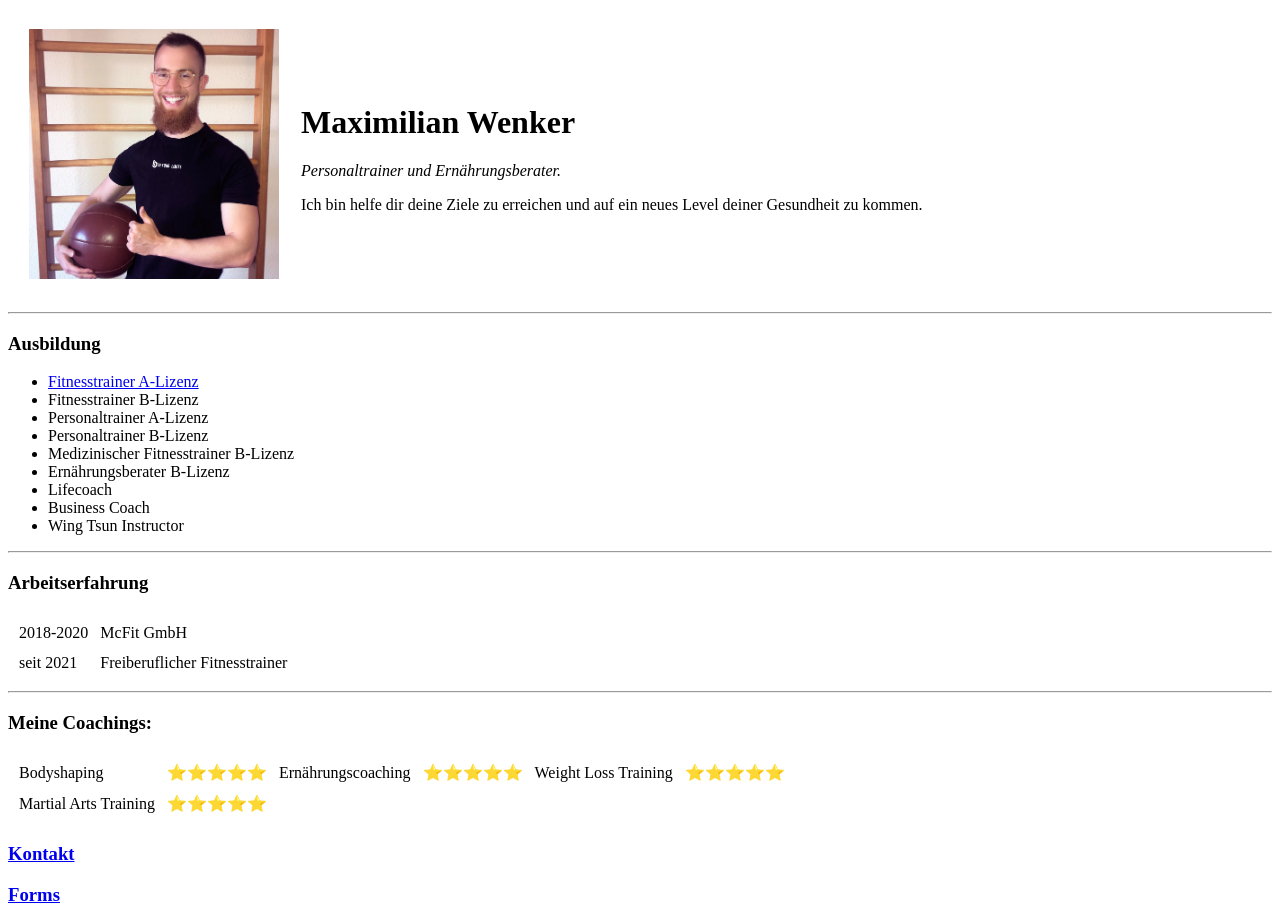
==== index.html @ ed21bb66 "Add initial website files" ====
<!DOCTYPE html>
<html lang="en" dir="ltr">

<head>
  <meta charset="utf-8">
  <title>💪 Personaltraining mit Max</title>
</head>

<body>
  <table cellspacing="20">
    <tr>
      <td>
        <img src="images/ImgMax.jpg" alt="" width="250" height="250">
      </td>
      <td>
        <h1>Maximilian Wenker</h1>
        <p><em>Personaltrainer und Ernährungsberater.</em></p>
        <p>Ich bin helfe dir deine Ziele zu erreichen und auf ein neues Level deiner Gesundheit zu kommen.</p>
      </td>
    </tr>
  </table>
  <hr>
  <h3>Ausbildung</h3>
  <ul>
    <li><a href="https://www.akademie-sport-gesundheit.de/ausbildung-fitnesstrainer-a-lizenz.html">Fitnesstrainer A-Lizenz</a></li>
    <li>Fitnesstrainer B-Lizenz</li>
    <li>Personaltrainer A-Lizenz</li>
    <li>Personaltrainer B-Lizenz</li>
    <li>Medizinischer Fitnesstrainer B-Lizenz</li>
    <li>Ernährungsberater B-Lizenz</li>
    <li>Lifecoach</li>
    <li>Business Coach</li>
    <li>Wing Tsun Instructor</li>
  </ul>
  <hr>
  <h3>Arbeitserfahrung</h3>
  <table cellspacing="10">
    <tr>
      <td>
        2018-2020
      </td>
      <td>
        McFit GmbH
      </td>
    </tr>
    <tr>
      <td>
        seit 2021
      </td>
      <td>
        Freiberuflicher Fitnesstrainer
      </td>
    </tr>
  </table>
  <hr>
  <h3>Meine Coachings:</h3>
  <table cellspacing="10">
    <tr>
      <td>Bodyshaping</td>
      <td>⭐⭐⭐⭐⭐</td>
      <td>Ernährungscoaching</td>
      <td>⭐⭐⭐⭐⭐</td>
      <td>Weight Loss Training</td>
      <td>⭐⭐⭐⭐⭐</td>
    </tr>
    <tr>
      <td>Martial Arts Training</td>
      <td>⭐⭐⭐⭐⭐</td>
    </tr>
  </table>
  <h3><a href="Contact-me.html">Kontakt</a></h3>
  <h3><a href="forms.html">Forms</a></h3>
</body>

</html>
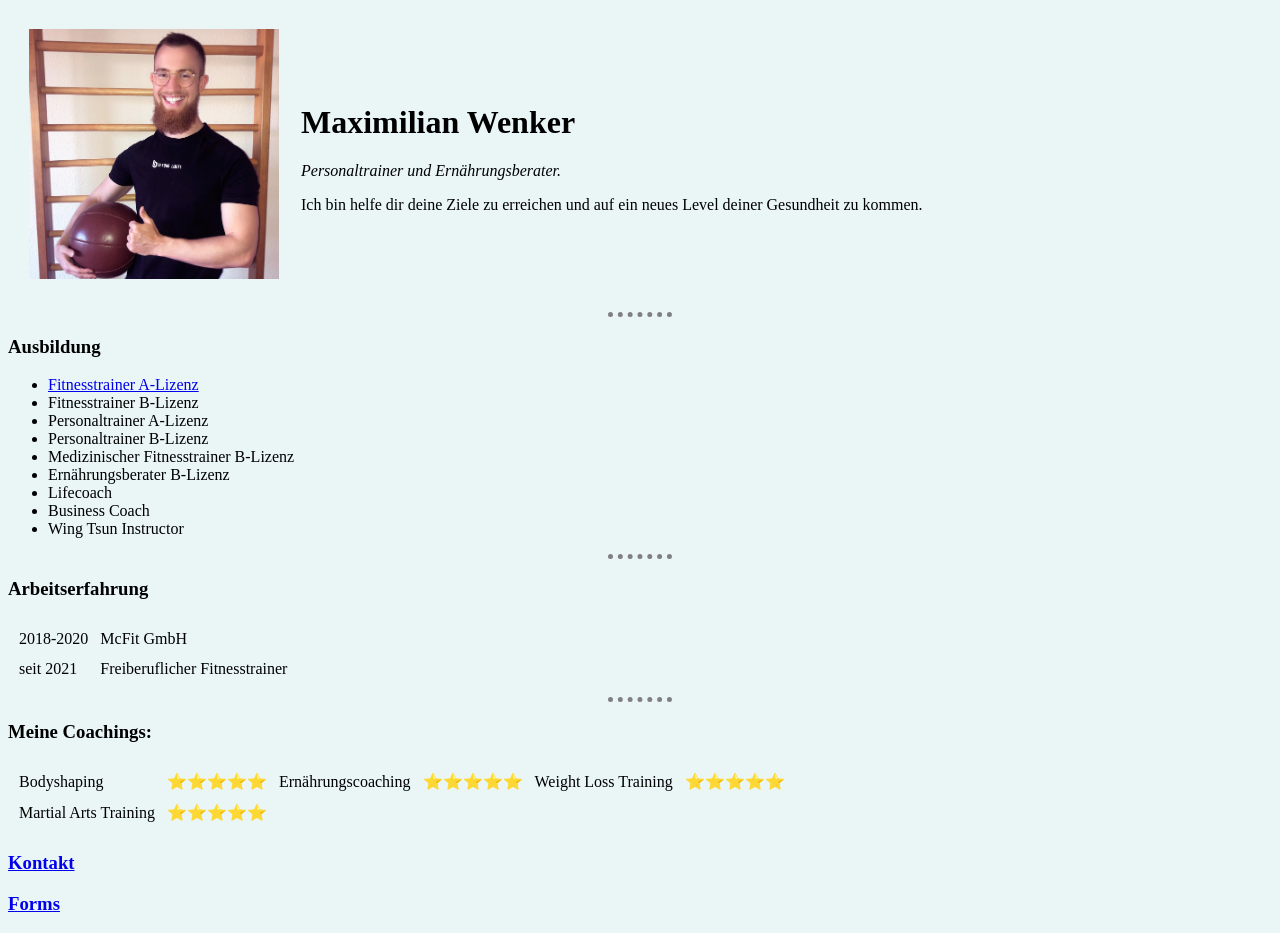
==== commit 03b3a679: "background color + dotted line" ====
--- a/index.html
+++ b/index.html
@@ -4,6 +4,27 @@
 <head>
   <meta charset="utf-8">
   <title>💪 Personaltraining mit Max</title>
+
+
+  <style>
+
+    body{
+      background-color: #EAF6F6;
+    }
+
+    hr{
+      background-color: #EAF6F6;
+      height: 0px;
+      border-style: dotted none none;
+      width: 5%;
+      border-width: 5px;
+      color: grey;
+    }
+
+
+  </style>
+
+
 </head>
 
 <body>
@@ -68,7 +89,7 @@
       <td>⭐⭐⭐⭐⭐</td>
     </tr>
   </table>
-  <h3><a href="Contact-me.html">Kontakt</a></h3>
+  <h3><a href="contact-me.html">Kontakt</a></h3>
   <h3><a href="forms.html">Forms</a></h3>
 </body>
 
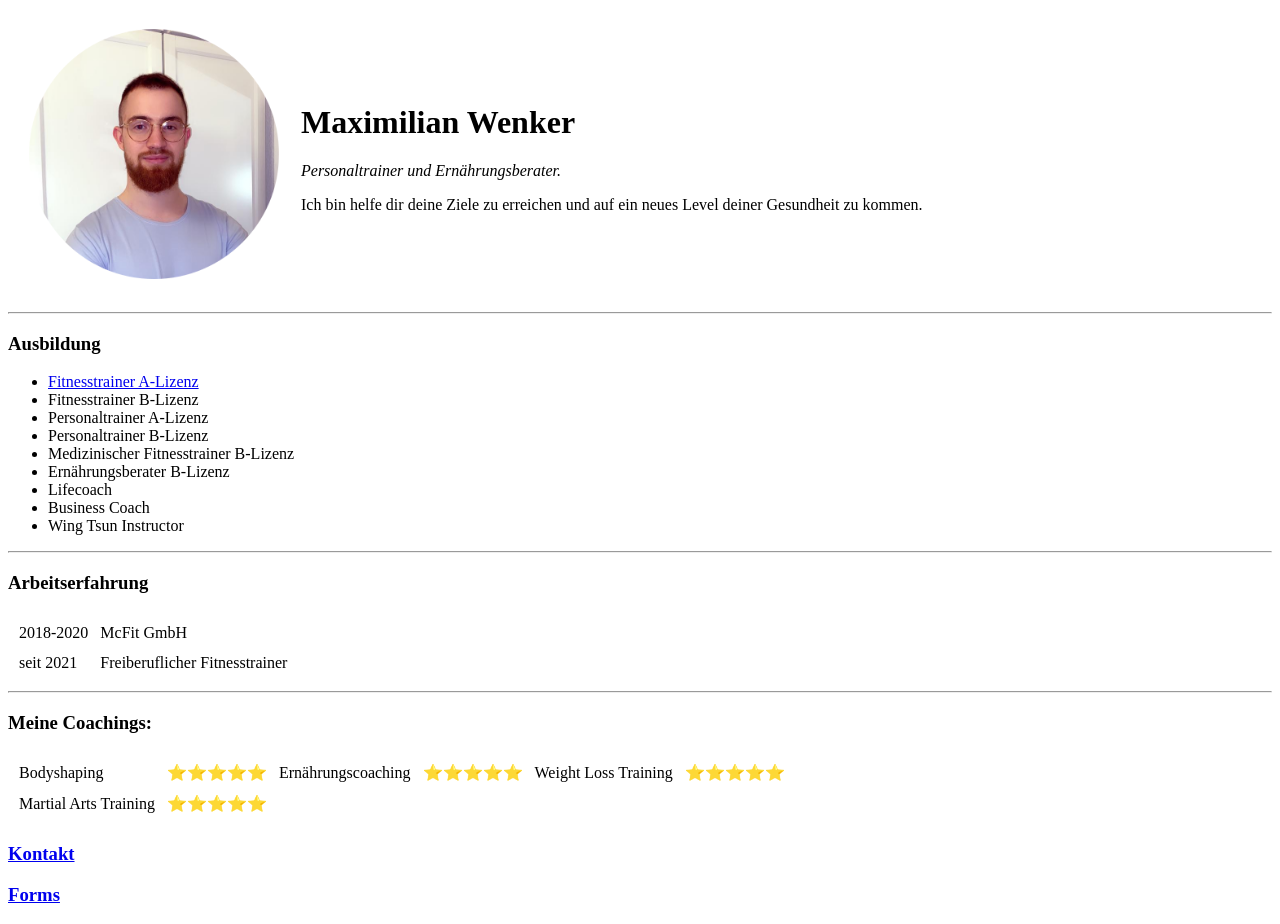
==== commit 1ee93104: "Update index.html" ====
--- a/index.html
+++ b/index.html
@@ -4,26 +4,7 @@
 <head>
   <meta charset="utf-8">
   <title>💪 Personaltraining mit Max</title>
-
-
-  <style>
-
-    body{
-      background-color: #EAF6F6;
-    }
-
-    hr{
-      background-color: #EAF6F6;
-      height: 0px;
-      border-style: dotted none none;
-      width: 5%;
-      border-width: 5px;
-      color: grey;
-    }
-
-
-  </style>
-
+  <link rel="stylesheet" href="css/styles.css">
 
 </head>
 
@@ -31,7 +12,7 @@
   <table cellspacing="20">
     <tr>
       <td>
-        <img src="images/ImgMax.jpg" alt="" width="250" height="250">
+        <img src="images/MaxBlue.png" alt="" width="250" height="250">
       </td>
       <td>
         <h1>Maximilian Wenker</h1>
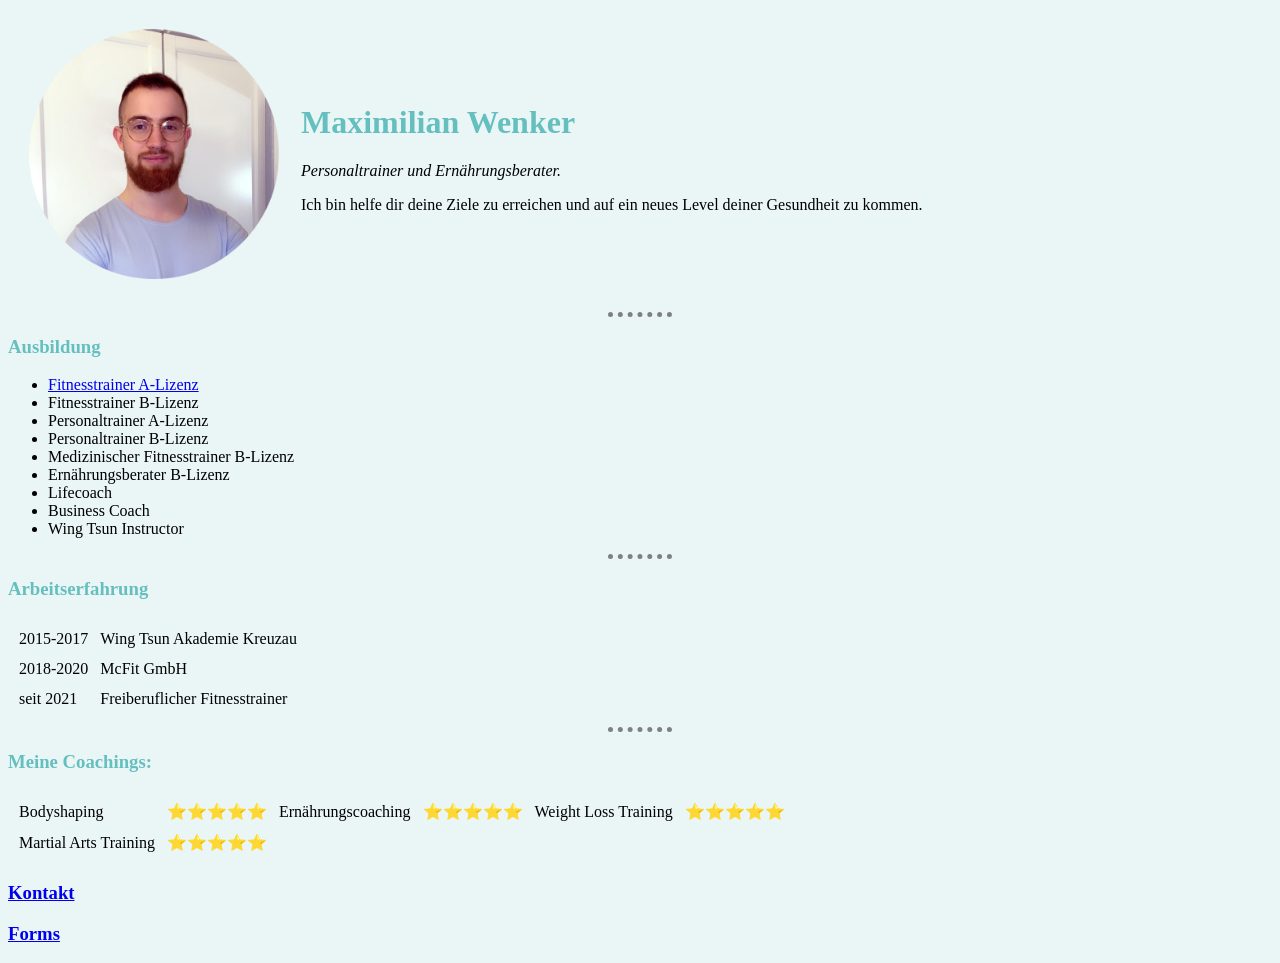
==== commit bbf1fe26: "Update index.html" ====
--- a/index.html
+++ b/index.html
@@ -39,6 +39,14 @@
   <table cellspacing="10">
     <tr>
       <td>
+        2015-2017
+      </td>
+      <td>
+        Wing Tsun Akademie Kreuzau
+      </td>
+    </tr>
+    <tr>
+      <td>
         2018-2020
       </td>
       <td>
--- a/css/styles.css
+++ b/css/styles.css
@@ -0,0 +1,20 @@
+body{
+  background-color: #EAF6F6;
+}
+
+h1{
+  color: #66BFBF;
+}
+
+h3{
+  color: #66BFBF;
+}
+
+hr{
+  background-color: #EAF6F6;
+  height: 0px;
+  border-style: dotted none none;
+  width: 5%;
+  border-width: 5px;
+  color: grey;
+}
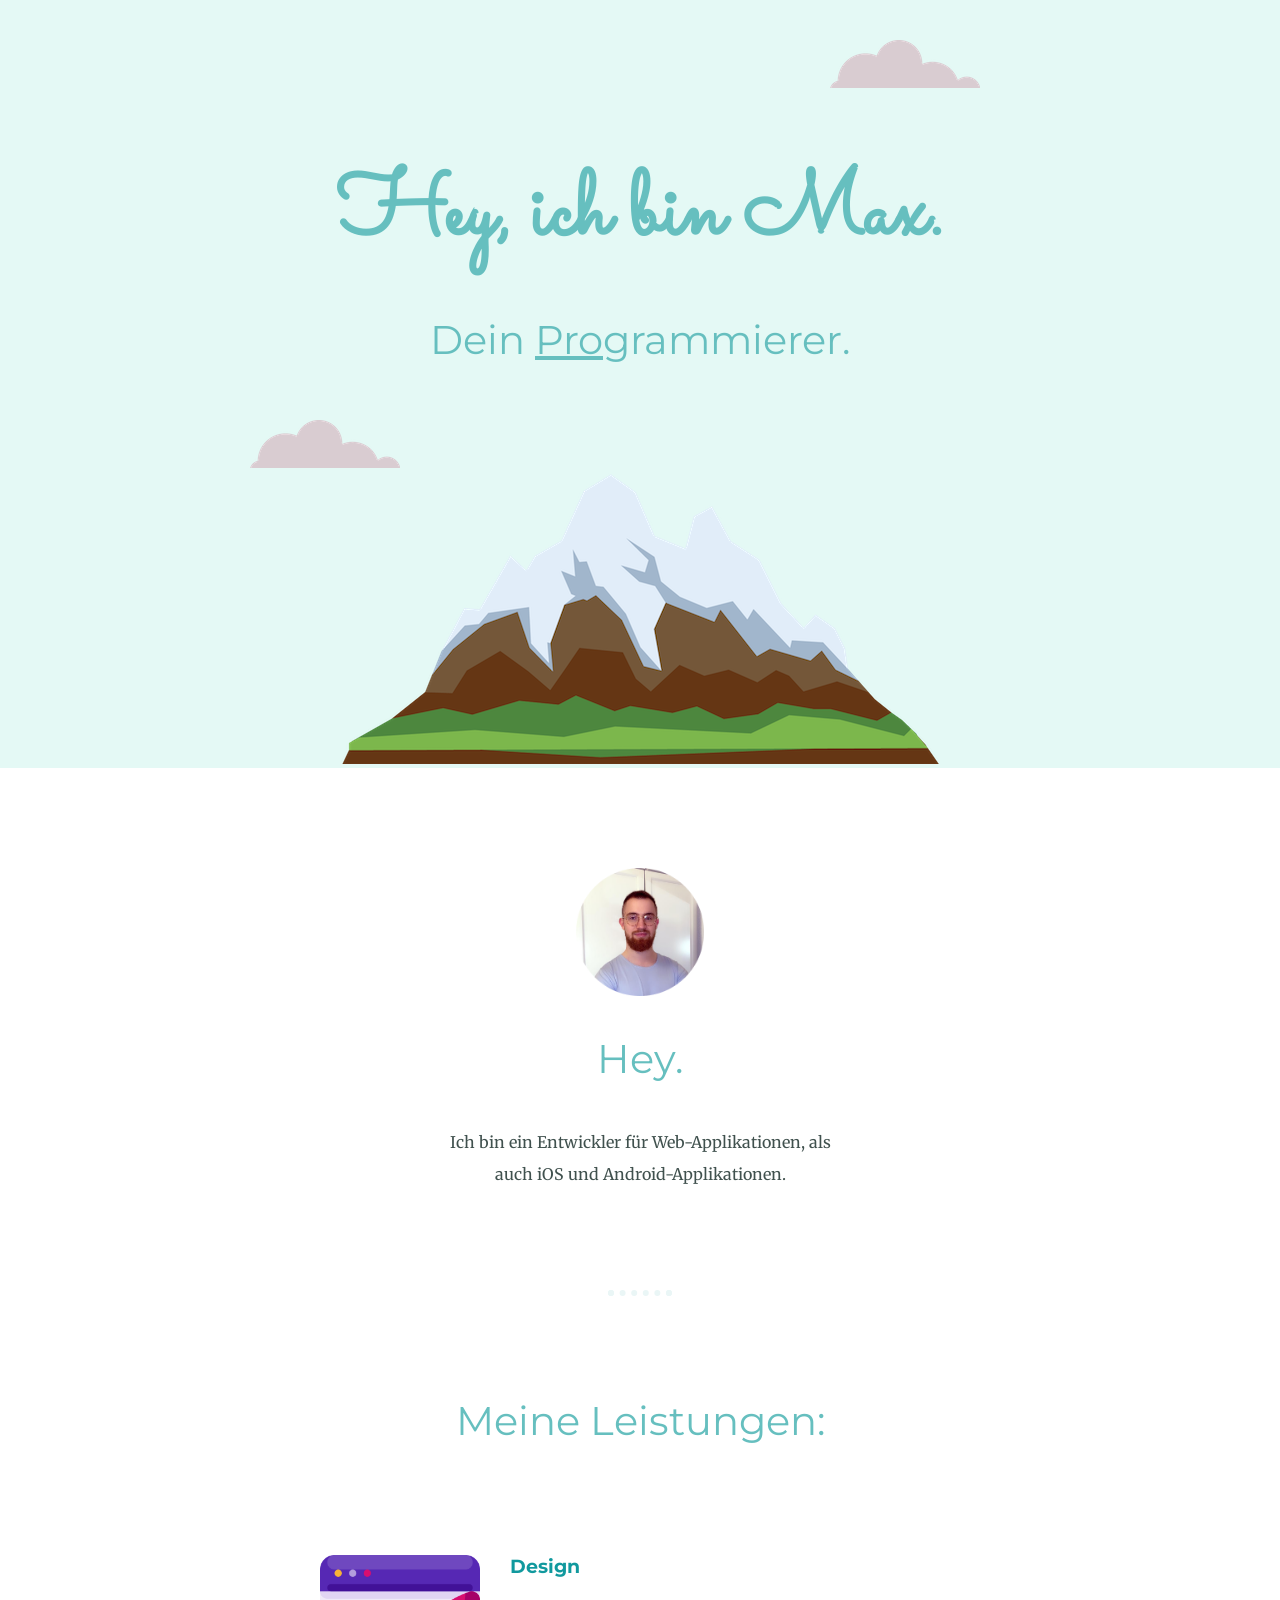
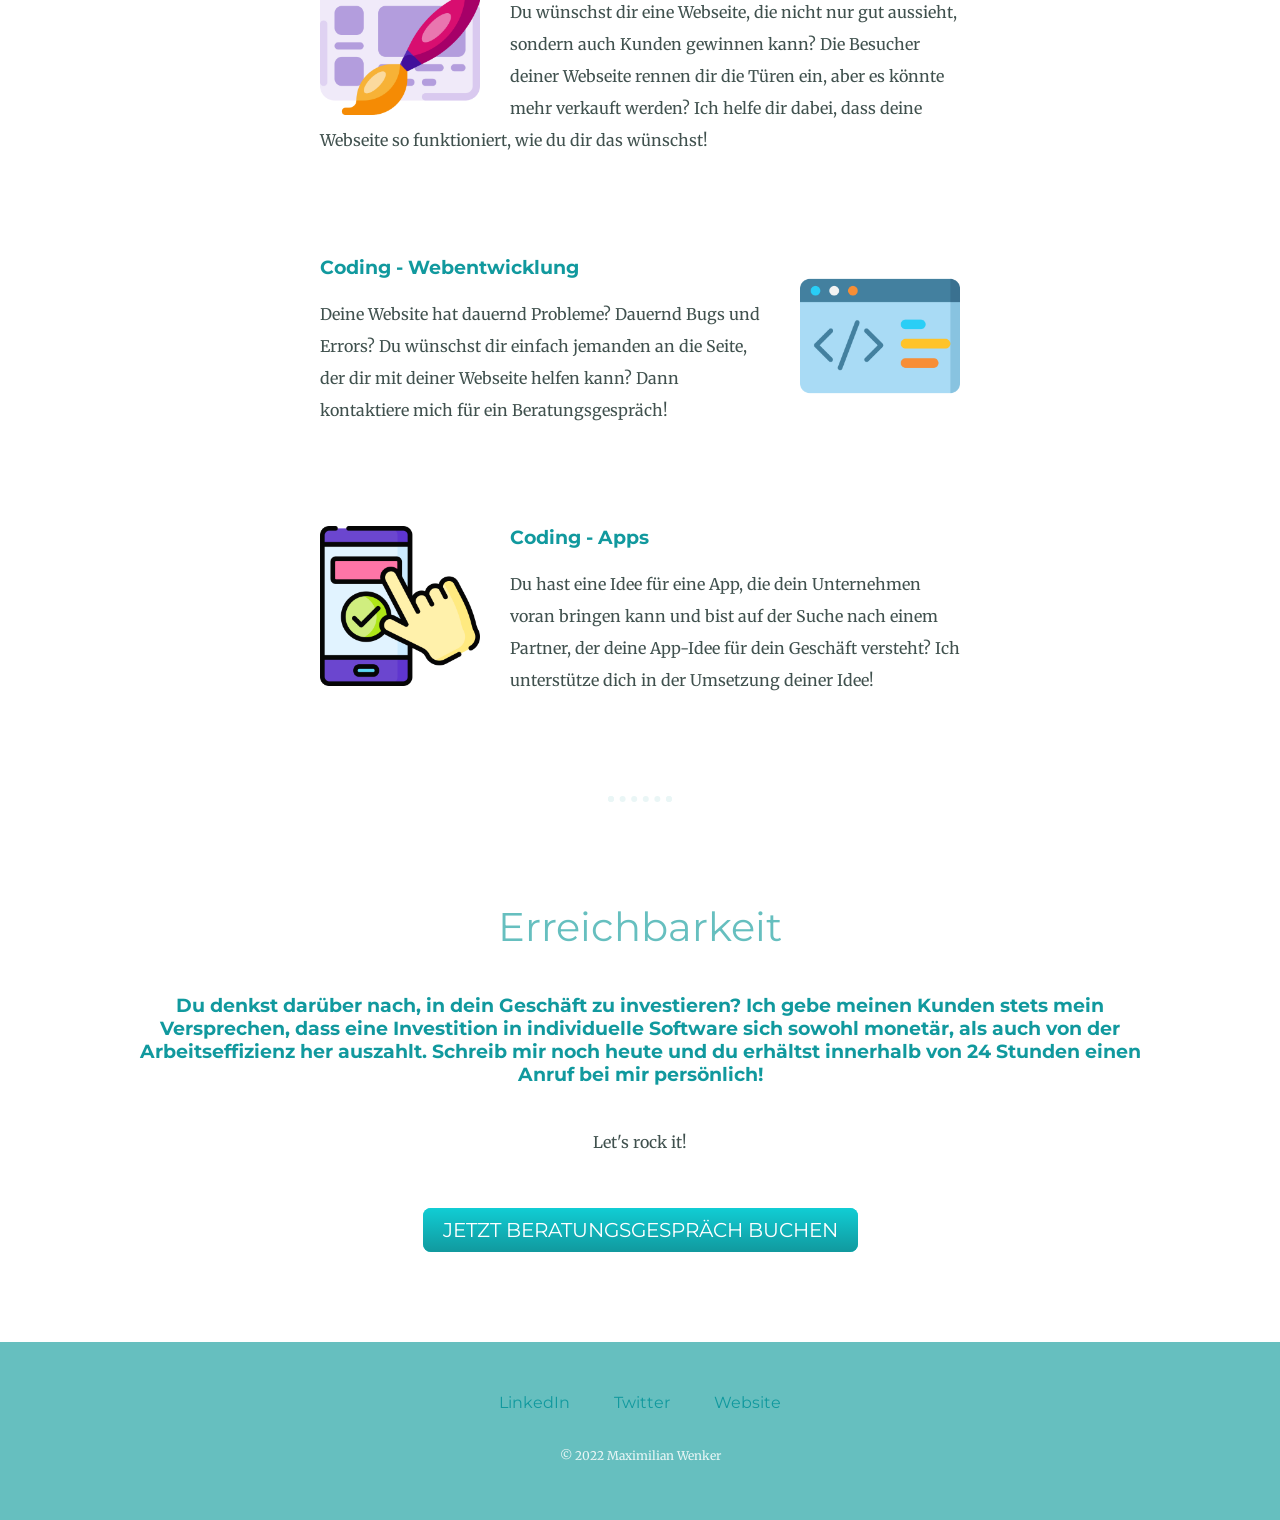
==== commit a4b32ffd: "cv 2nd" ====
--- a/index.html
+++ b/index.html
@@ -1,85 +1,66 @@
-<!DOCTYPE html>
-<html lang="en" dir="ltr">
-
-<head>
-  <meta charset="utf-8">
-  <title>💪 Personaltraining mit Max</title>
-  <link rel="stylesheet" href="css/styles.css">
-
-</head>
-
-<body>
-  <table cellspacing="20">
-    <tr>
-      <td>
-        <img src="images/MaxBlue.png" alt="" width="250" height="250">
-      </td>
-      <td>
-        <h1>Maximilian Wenker</h1>
-        <p><em>Personaltrainer und Ernährungsberater.</em></p>
-        <p>Ich bin helfe dir deine Ziele zu erreichen und auf ein neues Level deiner Gesundheit zu kommen.</p>
-      </td>
-    </tr>
-  </table>
-  <hr>
-  <h3>Ausbildung</h3>
-  <ul>
-    <li><a href="https://www.akademie-sport-gesundheit.de/ausbildung-fitnesstrainer-a-lizenz.html">Fitnesstrainer A-Lizenz</a></li>
-    <li>Fitnesstrainer B-Lizenz</li>
-    <li>Personaltrainer A-Lizenz</li>
-    <li>Personaltrainer B-Lizenz</li>
-    <li>Medizinischer Fitnesstrainer B-Lizenz</li>
-    <li>Ernährungsberater B-Lizenz</li>
-    <li>Lifecoach</li>
-    <li>Business Coach</li>
-    <li>Wing Tsun Instructor</li>
-  </ul>
-  <hr>
-  <h3>Arbeitserfahrung</h3>
-  <table cellspacing="10">
-    <tr>
-      <td>
-        2015-2017
-      </td>
-      <td>
-        Wing Tsun Akademie Kreuzau
-      </td>
-    </tr>
-    <tr>
-      <td>
-        2018-2020
-      </td>
-      <td>
-        McFit GmbH
-      </td>
-    </tr>
-    <tr>
-      <td>
-        seit 2021
-      </td>
-      <td>
-        Freiberuflicher Fitnesstrainer
-      </td>
-    </tr>
-  </table>
-  <hr>
-  <h3>Meine Coachings:</h3>
-  <table cellspacing="10">
-    <tr>
-      <td>Bodyshaping</td>
-      <td>⭐⭐⭐⭐⭐</td>
-      <td>Ernährungscoaching</td>
-      <td>⭐⭐⭐⭐⭐</td>
-      <td>Weight Loss Training</td>
-      <td>⭐⭐⭐⭐⭐</td>
-    </tr>
-    <tr>
-      <td>Martial Arts Training</td>
-      <td>⭐⭐⭐⭐⭐</td>
-    </tr>
-  </table>
-  <h3><a href="contact-me.html">Kontakt</a></h3>
-  <h3><a href="forms.html">Forms</a></h3>
-</body>
-
-</html>
+<!DOCTYPE html>
+<html>
+
+<head>
+  <meta charset="utf-8">
+  <title>Maximilian Wenker</title>
+  <link rel="stylesheet" href="css/styles.css">
+  <link href="https://fonts.googleapis.com/css?family=Merriweather|Montserrat|Sacramento" rel="stylesheet">
+  <link rel="icon" href="favicon.ico">
+</head>
+
+<body>
+  <div class="top-container">
+    <img class="top-cloud" src="images/cloud.png" alt="cloud">
+    <div class="title-text">
+      <h1>Hey, ich bin Max.</h1>
+      <h2>Dein <span class="pro">Pro</span>grammierer.</h2>
+    </div>
+    <img class="bottom-cloud" src="images/cloud.png" alt="cloud">
+    <img class="mountain" src="images/mountain.png" alt="mountain-img">
+  </div>
+
+  <div class="middle-container">
+    <div class="profile">
+      <img class="profile-picture" src="images/MaxBlue.png" alt="">
+      <h2>Hey.</h2>
+      <p class="intro">Ich bin ein Entwickler für Web-Applikationen, als auch iOS und Android-Applikationen.</p>
+    </div>
+    <hr>
+    <div class="skills">
+      <h2>Meine Leistungen:</h2>
+      <div class="skill-row">
+        <img class="design-img" src="images/web-design.png" alt="code-img">
+        <h3>Design</h3>
+        <p>Du wünschst dir eine Webseite, die nicht nur gut aussieht, sondern auch Kunden gewinnen kann? Die Besucher deiner Webseite rennen dir die Türen ein, aber es könnte mehr verkauft werden? Ich helfe dir dabei, dass deine Webseite so funktioniert, wie du dir das wünschst!</p>
+      </div>
+      <div class="skill-row">
+        <img class="code-img" src="images/code.png" alt="chillies-img">
+        <h3>Coding - Webentwicklung</h3>
+        <p>Deine Website hat dauernd Probleme? Dauernd Bugs und Errors? Du wünschst dir einfach jemanden an die Seite, der dir mit deiner Webseite helfen kann? Dann kontaktiere mich für ein Beratungsgespräch!</p>
+      </div>
+      <div class="skill-row">
+        <img class="app-img" src="images/booking.png" alt="chillies-img">
+        <h3>Coding - Apps</h3>
+        <p>Du hast eine Idee für eine App, die dein Unternehmen voran bringen kann und bist auf der Suche nach einem Partner, der deine App-Idee für dein Geschäft versteht? Ich unterstütze dich in der Umsetzung deiner Idee! </p>
+      </div>
+    </div>
+    <hr>
+    <div class="contact-me">
+      <h2>Erreichbarkeit</h2>
+      <h3 class="sale-text">Du denkst darüber nach, in dein Geschäft zu investieren? Ich gebe meinen Kunden stets mein Versprechen, dass eine Investition in individuelle Software sich sowohl monetär, als auch von der Arbeitseffizienz her auszahlt. Schreib mir noch heute und du erhältst innerhalb von 24 Stunden einen Anruf bei mir persönlich!</h3>
+      <p class="contact-message">Let's rock it!</p>
+      <a class="btn" href="">JETZT BERATUNGSGESPRÄCH BUCHEN</a>
+    </div>
+  </div>
+
+
+  <div class="bottom-container">
+    <a class="footer-link" href="">LinkedIn</a>
+    <a class="footer-link" href="https://twitter.com/">Twitter</a>
+    <a class="footer-link" href="">Website</a>
+    <p class="copyright">© 2022 Maximilian Wenker</p>
+  </div>
+</body>
+
+</html>
--- a/css/styles.css
+++ b/css/styles.css
@@ -1,20 +1,154 @@
-body{
-  background-color: #EAF6F6;
-}
-
-h1{
-  color: #66BFBF;
-}
-
-h3{
-  color: #66BFBF;
-}
-
-hr{
-  background-color: #EAF6F6;
-  height: 0px;
-  border-style: dotted none none;
-  width: 5%;
-  border-width: 5px;
-  color: grey;
-}
+body {
+  color: #40514E;
+  margin: 0;
+  text-align: center;
+  font-family: 'Merriweather', serif;
+}
+
+.profile-picture{
+  width: 10%;
+}
+
+h1 {
+  color: #66BFBF;
+  font-size: 5.625rem;
+  margin: 50px auto 0 auto;
+  font-family: 'Sacramento', cursive;
+}
+
+h2 {
+  color: #66BFBF;
+  font-family: 'Montserrat', sans-serif;
+  font-size: 2.5rem;
+  font-weight: normal;
+  padding-bottom: 10px;
+}
+
+h3 {
+  color: #11999E;
+  font-family: 'Montserrat', sans-serif;
+}
+
+p {
+  line-height: 2;
+}
+
+hr {
+  border: dotted #EAF6F6 6px;
+  border-bottom: none;
+  width: 4%;
+  margin: 100px auto;
+}
+
+a{
+  color: #11999E;
+  font-family: 'Montserrat', sans-serif;
+  margin: 10px 20px;
+  text-decoration: none;
+}
+
+a:hover {
+  color: #EAF6F6;
+}
+
+.top-container {
+  background-color: #E4F9F5;
+  position: relative;
+  padding-top: 100px;
+}
+
+.middle-container {
+  margin: 100px 0;
+}
+
+.bottom-container {
+  background-color: #66BFBF;
+  padding: 50px 0 20px;
+}
+
+.skill-row {
+  width: 50%;
+  margin: 100px auto 100px auto;
+  text-align: left;
+}
+
+.pro {
+  text-decoration: underline;
+}
+
+.intro {
+  width: 30%;
+  margin: auto;
+}
+
+.contact-message {
+  width: 40%;
+  margin: 40px auto 60px;
+}
+
+.copyright {
+  color: #EAF6F6;
+  font-size: 0.75rem;
+  padding: 20px 0;
+}
+
+.top-cloud {
+  position: absolute;
+  right: 300px;
+  top: 40px;
+}
+
+.bottom-cloud {
+  position: absolute;
+  left: 250px;
+  bottom: 300px;
+}
+
+.design-img {
+  width: 25%;
+  float: left;
+  margin-right: 30px;
+}
+
+.code-img {
+  width: 25%;
+  float: right;
+  margin-left: 30px;
+}
+
+.app-img{
+  width: 25%;
+  float: left;
+  margin-right: 30px;
+}
+
+.sale-text{
+  margin: 0 10% 0 10%;
+}
+
+.btn {
+  background: #11cdd4;
+  background-image: -webkit-linear-gradient(top, #11cdd4, #11999e);
+  background-image: -moz-linear-gradient(top, #11cdd4, #11999e);
+  background-image: -ms-linear-gradient(top, #11cdd4, #11999e);
+  background-image: -o-linear-gradient(top, #11cdd4, #11999e);
+  background-image: linear-gradient(to bottom, #11cdd4, #11999e);
+  -webkit-border-radius: 8;
+  -moz-border-radius: 8;
+  border-radius: 8px;
+  font-family: 'Montserrat', sans-serif;
+  color: #ffffff;
+  font-size: 20px;
+  padding: 10px 20px 10px 20px;
+  text-decoration: none;
+}
+
+.btn:hover {
+  background: #30e3cb;
+  background-image: -webkit-linear-gradient(top, #30e3cb, #2bc4ad);
+  background-image: -moz-linear-gradient(top, #30e3cb, #2bc4ad);
+  background-image: -ms-linear-gradient(top, #30e3cb, #2bc4ad);
+  background-image: -o-linear-gradient(top, #30e3cb, #2bc4ad);
+  background-image: linear-gradient(to bottom, #30e3cb, #2bc4ad);
+  text-decoration: none;
+}
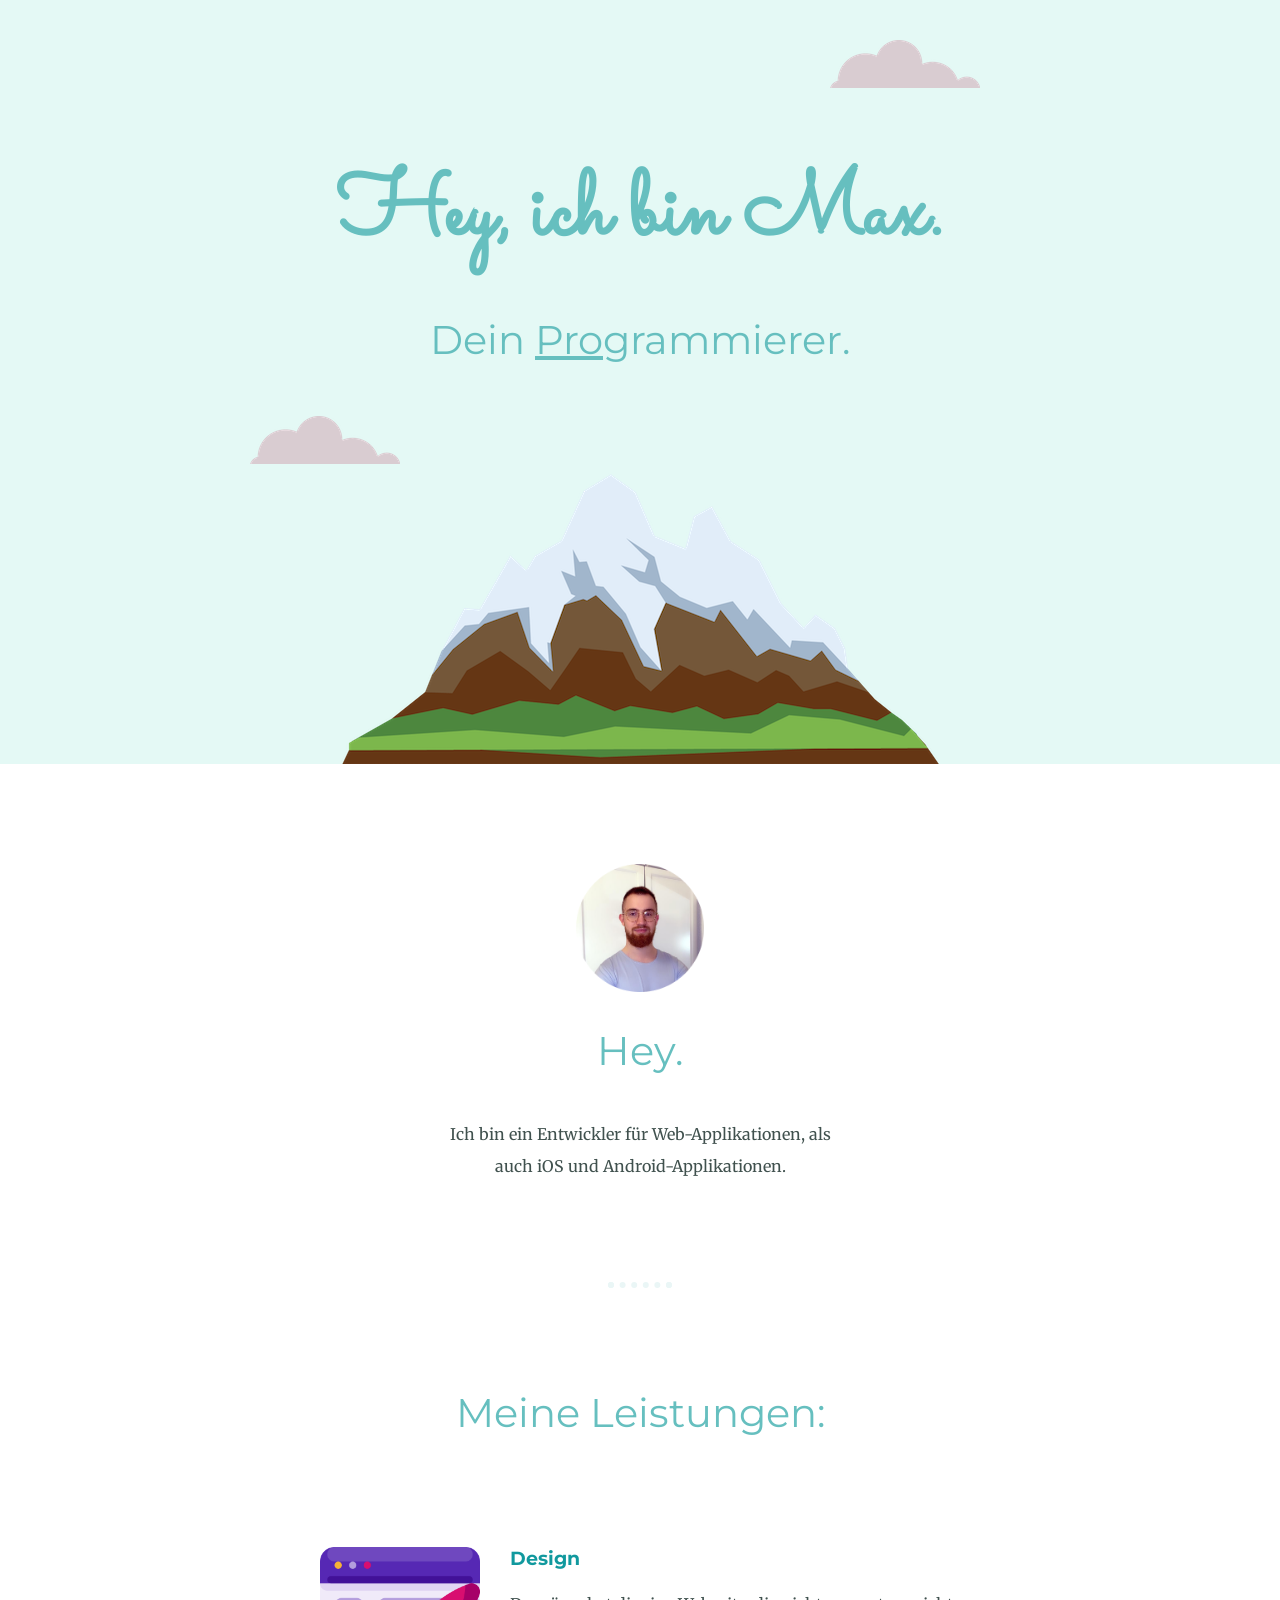
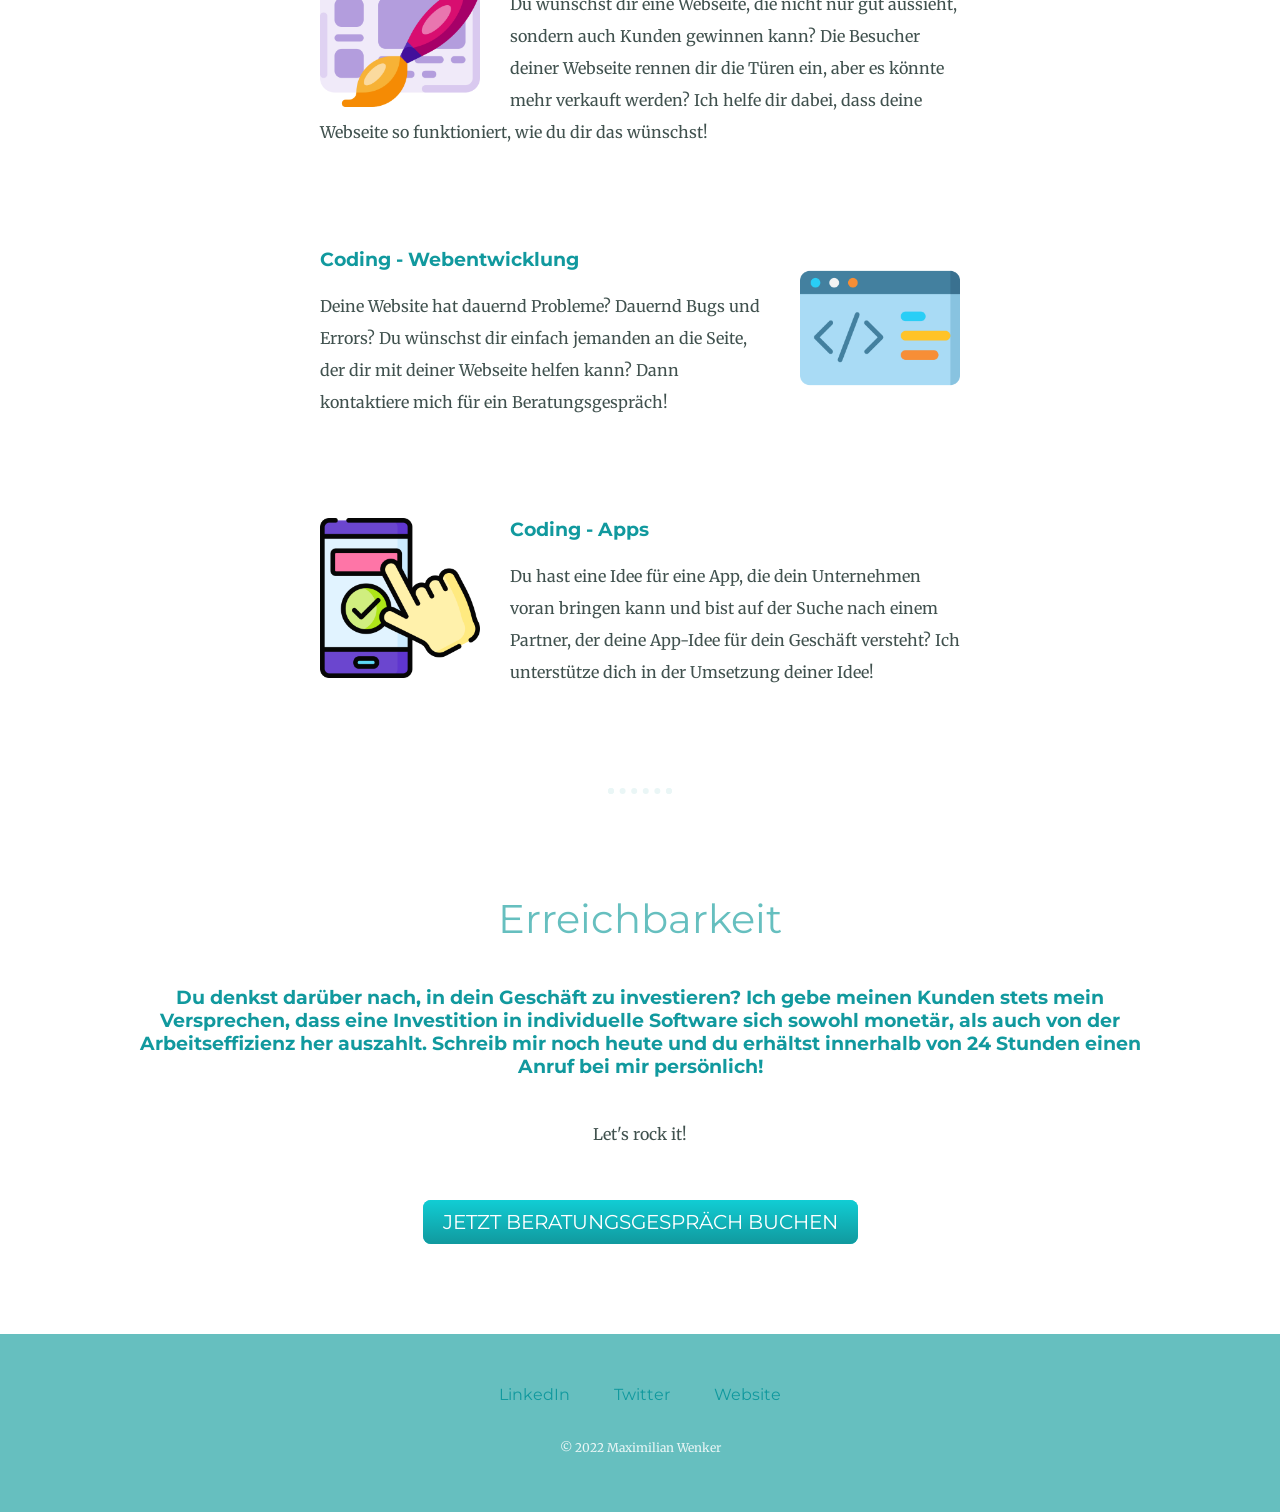
==== commit aa14c425: "cv cv3" ====
--- a/index.html
+++ b/index.html
@@ -1,4 +1,3 @@
-<!DOCTYPE html>
 <html>
 
 <head>
